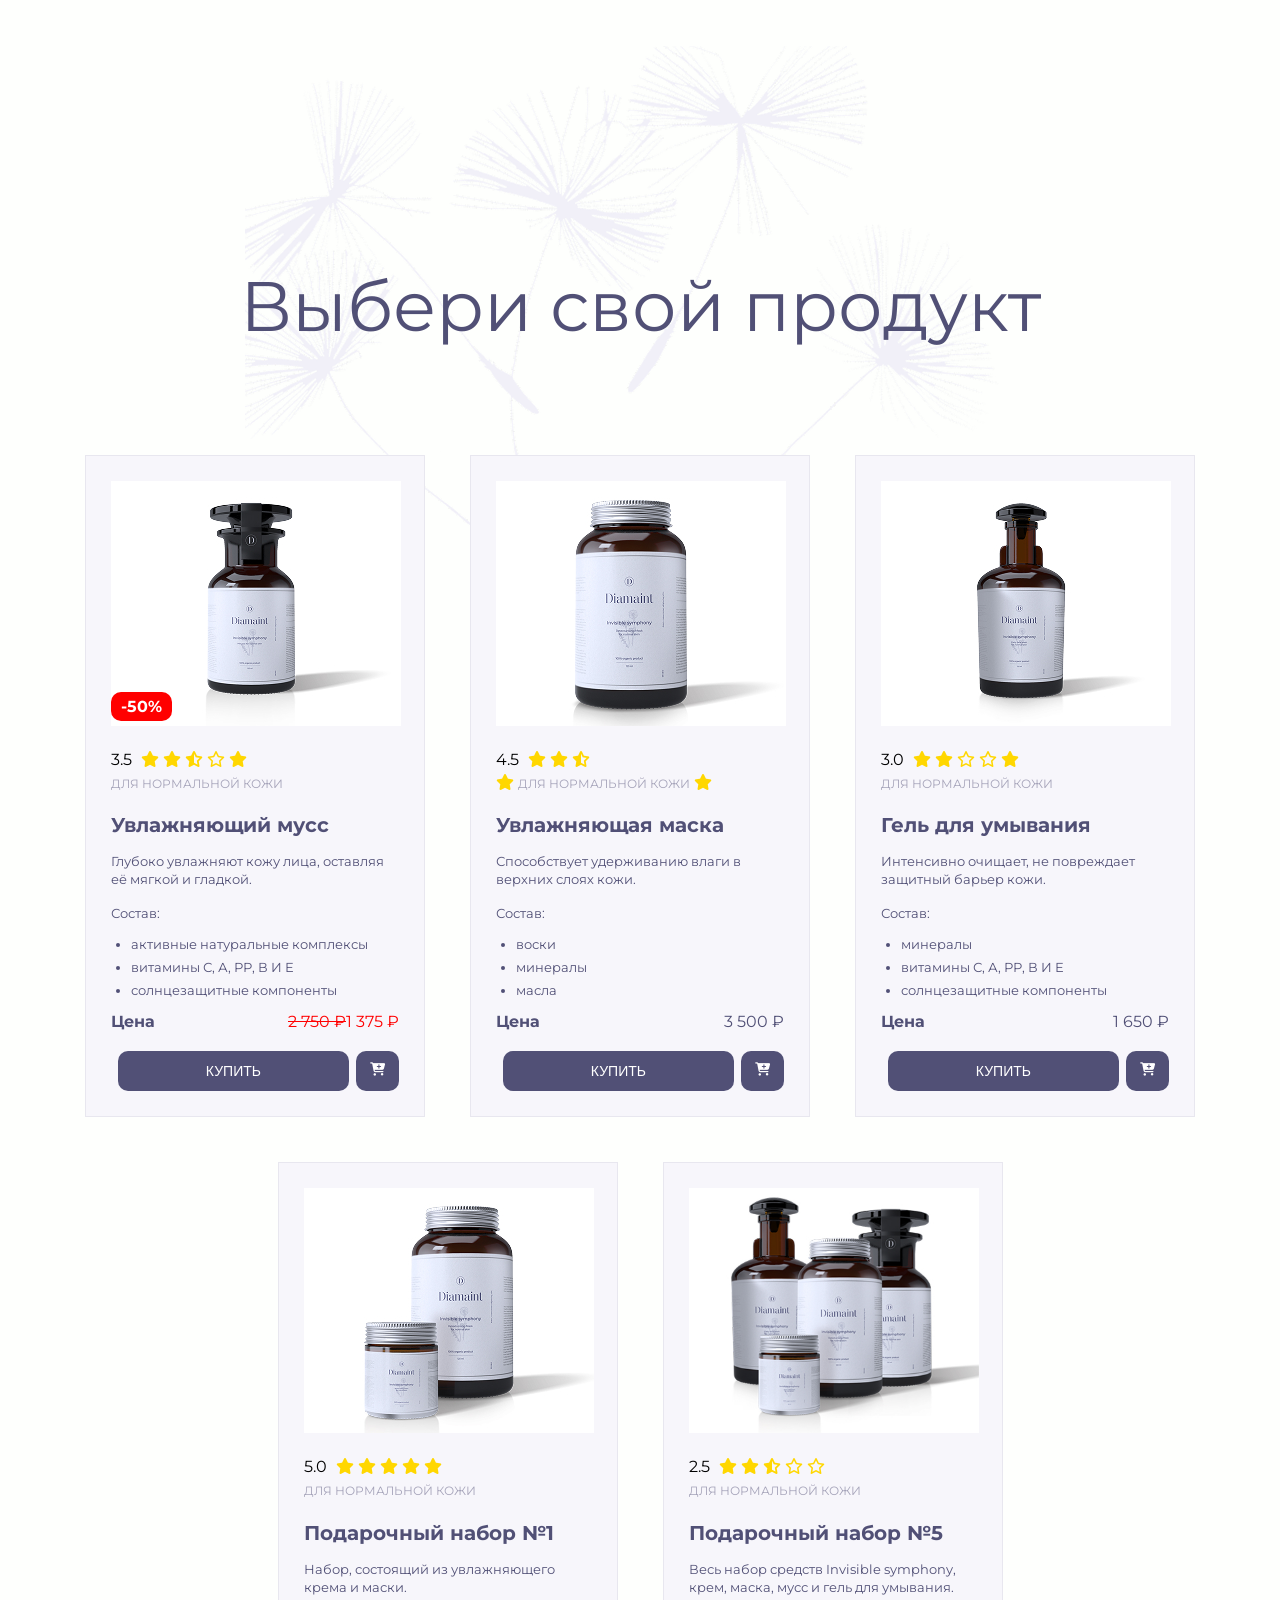
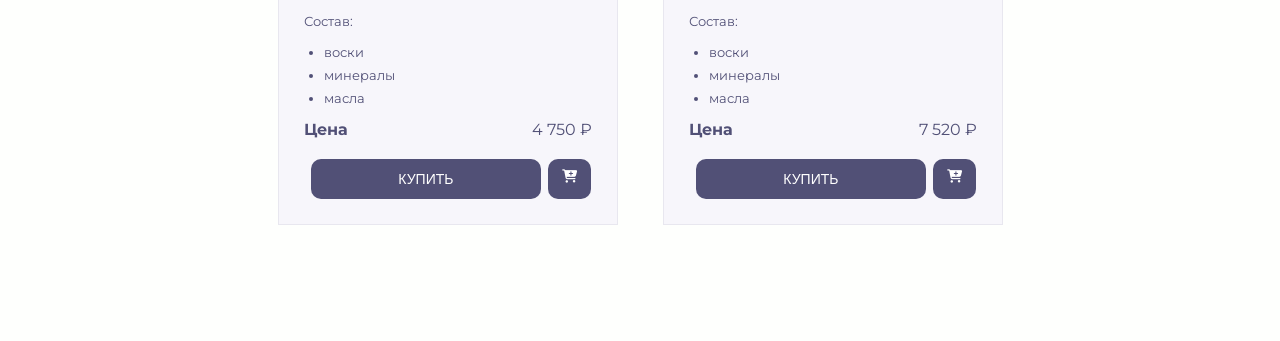
==== .vscode/index.html @ be4c9b08 "first commit" ====
<!DOCTYPE html>
<html lang="ru">

<head>
  <meta charset="UTF-8">
  <meta name="viewport" content="width=device-width, initial-scale=1.0">
  <title>Выбери свой продукт</title>
  <link rel="stylesheet" href="style.css">
  <link rel="stylesheet" href="https://cdnjs.cloudflare.com/ajax/libs/font-awesome/6.4.0/css/all.min.css">
  <link rel="preconnect" href="https://fonts.googleapis.com">
  <link rel="preconnect" href="https://fonts.gstatic.com" crossorigin>
  <link href="https://fonts.googleapis.com/css2?family=Montserrat:wght@300;400;500;700&display=swap" rel="stylesheet">
</head>

<body>
  <main class="container container__background">
    <h1 class="container__main-title">Выбери свой продукт</h1>

    <div class="container__cards">
      <div class="card card-sale">
        <span class="card__sale">-50%</span>
        <img class="card__img" src="img/photo-mousse.jpg" alt="Увлажняющий мусс">
        <div class="card__rating">
          <span class="card__rating-number">3.5</span>
          <span class="card__rating-stars"><i class="fa-solid fa-star"></i></span>
          <span class="card__rating-stars"><i class="fa-solid fa-star"></i></span>
          <span class="card__rating-stars"><i class="fa-solid fa-star-half-stroke"></i></span>
          <span class="card__rating-stars"><i class="fa-regular fa-star"></i></span>
          <span class="card__stars"><i class="fa-solid fa-star"></i></span>
        </div>

        <span class="card__skin-type">для нормальной кожи</span>
        <h2 class="card__title">Увлажняющий мусс</h2>
        <p class="card__description">Глубоко увлажняют кожу лица, оставляя её мягкой и гладкой.</p>
        <span class="card__composition">Состав:</span>
        <ul class="card__list">
          <li class="card__item">активные натуральные комплексы</li>
          <li class="card__item">витамины С, А, РР, В И Е</li>
          <li class="card__item">солнцезащитные компоненты</li>
        </ul>
        <div class="card__price-row">
          <b class="card__price-text">Цена</b>
          <span class="card__price price-discount"><del>2 750 ₽</del>1 375 ₽</span>
        </div>
        <div class="card__buttons">
          <button class="card__buy-button  card__buy-button--active">Купить</button>
          <button class="card__add-to-cart card__add-to-cart--active"><i class="fa-solid fa-cart-plus cart-icon"></i>
          </button>
        </div>
      </div>
      <div class="card">
        <img class="card__img" src="img/photo-mask.jpg" alt="Увлажняющая маска">
        <div class="card__rating">
          <span class="card__rating-number">4.5</span>
          <span class="card__rating-stars"><i class="fa-solid fa-star"></i></span>
          <span class="card__rating-stars"><i class="fa-solid fa-star"></i></span>
          <span class="card__rating-stars"><i class="fa-solid fa-star-half-stroke"></i></span>
        </div>
        <span class="card__stars"><i class="fa-solid fa-star"></i></span>
        <span class="card__skin-type">для нормальной кожи</span>
        <span class="card__stars"><i class="fa-solid fa-star"></i></span>
        <h2 class="card__title">Увлажняющая маска</h2>
        <p class="card__description">Способствует удерживанию влаги в верхних слоях кожи.</p>
        <span class="card__composition">Состав:</span>
        <ul class="card__list">
          <li class="card__item">воски</li>
          <li class="card__item">минералы</li>
          <li class="card__item">масла</li>
        </ul>
        <div class="card__price-row">
          <b class="card__price-text">Цена</b>
          <span class="card__price">3 500 ₽</span>
        </div>
        <div class="card__buttons">
          <button class="card__buy-button card__buy-button--active">Купить</button>
          <button class="card__add-to-cart card__add-to-cart--active"><i class="fa-solid fa-cart-plus cart-icon"></i>
          </button>
        </div>
      </div>
      <div class="card">
        <img class="card__img" src="img/photo-gel.jpg" alt="Гель для умывания">
        <div class="card__rating">
          <span class="card__rating-number">3.0</span>
          <span class="card__stars"><i class="fa-solid fa-star"></i></span>
          <span class="card__stars"><i class="fa-solid fa-star"></i></span>
          <span class="card__stars"><i class="fa-regular fa-star"></i></span>
          <span class="card__stars"><i class="fa-regular fa-star"></i></span>
          <span class="card__stars"><i class="fa-solid fa-star"></i></span>
        </div>
        <span class="card__skin-type">для нормальной кожи</span>
        <h2 class="card__title">Гель для умывания</h2>
        <p class="card__description">Интенсивно очищает, не повреждает защитный барьер кожи.</p>
        <span class="card__composition">Состав:</span>
        <ul class="card__list">
          <li class="card__item">минералы</li>
          <li class="card__item">витамины С, А, РР, В И Е</li>
          <li class="card__item">солнцезащитные компоненты</li>
        </ul>
        <div class="card__price-row">
          <b class="card__price-text">Цена</b>
          <span class="card__price">1 650 ₽</span>
        </div>
        <div class="card__buttons">
          <button class="card__buy-button card__buy-button--active">Купить</button>
          <button class="card__add-to-cart card__add-to-cart--active"><i class="fa-solid fa-cart-plus cart-icon"></i>
          </button>
        </div>
      </div>
      <div class="card">
        <img class="card__img" src="img/photo-set-1.jpg" alt="Подарочный набор №1">
        <div class="card__rating">
          <span class="card__rating-number">5.0</span>
          <span class="card__stars"><i class="fa-solid fa-star"></i></span>
          <span class="card__stars"><i class="fa-solid fa-star"></i></span>
          <span class="card__stars"><i class="fa-solid fa-star"></i></span>
          <span class="card__stars"><i class="fa-solid fa-star"></i></span>
          <span class="card__stars"><i class="fa-solid fa-star"></i></span>
        </div>
        <span class="card__skin-type">для нормальной кожи</span>
        <h2 class="card__title">Подарочный набор №1</h2>
        <p class="card__description">Набор, состоящий из увлажняющего крема и маски.</p>
        <span class="card__composition">Состав:</span>
        <ul class="card__list">
          <li class="card__item">воски</li>
          <li class="card__item">минералы</li>
          <li class="card__item">масла</li>
        </ul>
        <div class="card__price-row">
          <b class="card__price-text">Цена</b>
          <span class="card__price">4 750 ₽</span>
        </div>
        <div class="card__buttons">
          <button class="card__buy-button card__buy-button--active">Купить</button>
          <button class="card__add-to-cart card__add-to-cart--active"><i class="fa-solid fa-cart-plus cart-icon"></i>
          </button>
        </div>
      </div>
      <div class="card">
        <img class="card__img" src="img/photo-set-5.jpg" alt="Подарочный набор №5">
        <div class="card__rating">
          <span class="card__rating-number">2.5</span>
          <span class="card__stars"><i class="fa-solid fa-star"></i></span>
          <span class="card__stars"><i class="fa-solid fa-star"></i></span>
          <span class="card__stars"><i class="fa-solid fa-star-half-stroke"></i></span>
          <span class="card__stars"><i class="fa-regular fa-star"></i></span>
          <span class="card__stars"><i class="fa-regular fa-star"></i></span>
        </div>
        <span class="card__skin-type">для нормальной кожи</span>
        <h2 class="card__title">Подарочный набор №5</h2>
        <p class="card__description"> Весь набор средств Invisible symphony, крем, маска, мусс и гель для умывания.</p>
        <span class="card__composition">Состав:</span>
        <ul class="card__list">
          <li class="card__item">воски</li>
          <li class="card__item">минералы</li>
          <li class="card__item">масла</li>
        </ul>
        <div class="card__price-row">
          <b class="card__price-text">Цена</b>
          <span class="card__price">7 520 ₽</span>
        </div>
        <div class="card__buttons">
          <button class="card__buy-button card__buy-button--active">Купить</button>
          <button class="card__add-to-cart card__add-to-cart--active"><i class="fa-solid fa-cart-plus cart-icon"></i>
          </button>
        </div>
      </div>
    </div>
  </main>
</body>

</html>
---- .vscode/style.css ----
.container {
  width: 1280px;
  margin: 0 auto;
  background: #fefffd;
  padding-top: 220px;
  padding-bottom: 116px;
}

.container__background {
  background-image: url('img/background.png');
  background-repeat: no-repeat;
  background-position: center top;
}

body {
  color: #515076;
  font-family: 'montserrat', sans-serif;
  letter-spacing: 0%;
  margin: 0;
}


.container__main-title {
  font-style: normal;
  font-weight: 400;
  font-size: 70px;
  line-height: 78px;
  text-align: center;
  color: #515076;
  margin-bottom: 110px;
}


.container__cards {
  display: flex;
  flex-wrap: wrap;
  justify-content: center;
  gap: 45px;
  margin: 0 auto;
  width: 1110px;
}


.card {
  width: 340px;
  border: 1px solid #e8e7ef;
  background: #f7f6fb;
  padding: 25px;
  position: relative;
}

.card__sale {
  position: absolute;
  bottom: 395px;
  left: 25px;
  padding: 5px 10px;
  background: red;
  color: white;
  border-radius: 10px;
  font-weight: bold;
}

.card-sale {
  transition: 0.3s;
}

.card-sale:hover {
  transform: scale(1.03);
  background-image: url(img/background.png);
  cursor: pointer;

}

.card__img {
  width: 290px;
  height: 245px;
  object-fit: cover;
  margin-bottom: 20px;
}

.card__rating-number {
  color: black;
  margin-right: 5px;
}

i {
  color: gold;
  margin-bottom: 5px;
  display: inline-block;
}





.card__skin-type {
  font-weight: 400;
  font-size: 12px;
  line-height: 24px;
  text-transform: uppercase;
  color: #A5A3B9;
  margin-bottom: 5px;
}

.card__title {
  font-weight: 700;
  font-size: 20px;
  line-height: 27px;
  color: #515076;
  margin-bottom: 5px;
}

.card__description {
  font-weight: 400;
  font-size: 13px;
  line-height: 18px;
  color: #515076;
  margin-bottom: 15px;
}


.card__composition {
  font-weight: 400;
  font-size: 13px;
  line-height: 18px;
  color: #515076;
  margin-bottom: 5px;
}

.card__list {
  font-weight: 400;
  font-size: 13px;
  line-height: 18px;
  color: #515076;
  padding-left: 20px;
}

.card__item {
  margin-bottom: 5px;
}

.price-discount {
  color: red;
}

.card__price-row {
  color: #515076;
  margin-bottom: 20px;
  display: flex;
  justify-content: space-between;
  align-items: center;
}

.card__buy-button {
  width: 80%;
  height: 40px;
  background: #515076;
  border-radius: 10px;
  color: #ffffff;
  font-size: 14px;
  text-transform: uppercase;
  border: none;
  cursor: pointer;
  margin: 0 auto;
  padding: 10px;
  transition: background 0.5s ease;
}

.card__buy-button:hover {
  background: #403d6b;
  transition: background 0.1s ease;
}

.card__buy-button:active {
  background: #2e2b5c;
  transition: background 0.1s ease;
}

.card__add-to-cart {
  width: 15%;
  height: 40px;
  background: #515076;
  border-radius: 10px;
  border: none;
  cursor: pointer;
  transition: background 0.5s ease;
}

.card__add-to-cart:hover {
  background: #403d6b;
  transition: background 0.1s ease;
}

.card__add-to-cart:active {
  background: #2e2b5c;
  transition: background 0.1s ease;
}

.card__buttons {
  display: flex;
  justify-content: space-between;
  align-items: center;
  margin-top: 20px;
}

.cart-icon {
  color: white;
}

*,
*:before,
*:after {
  box-sizing: border-box;
}
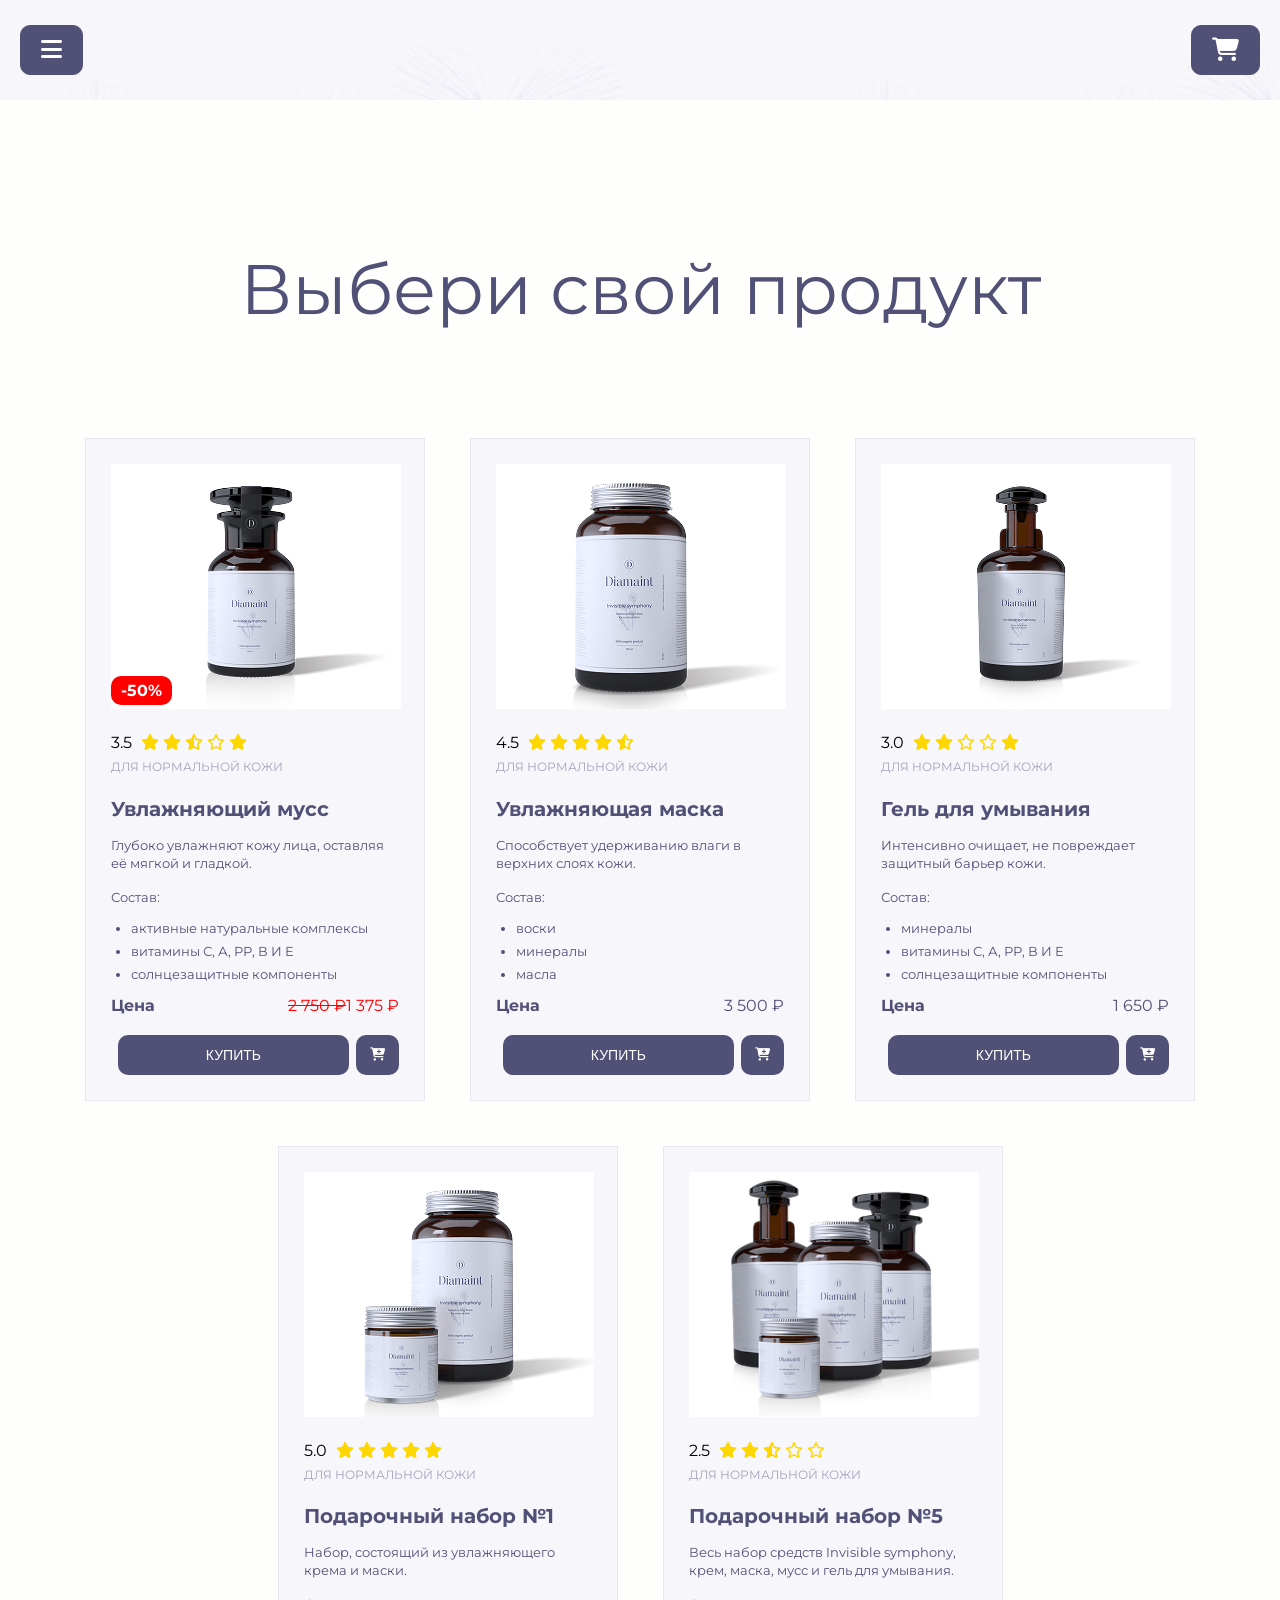
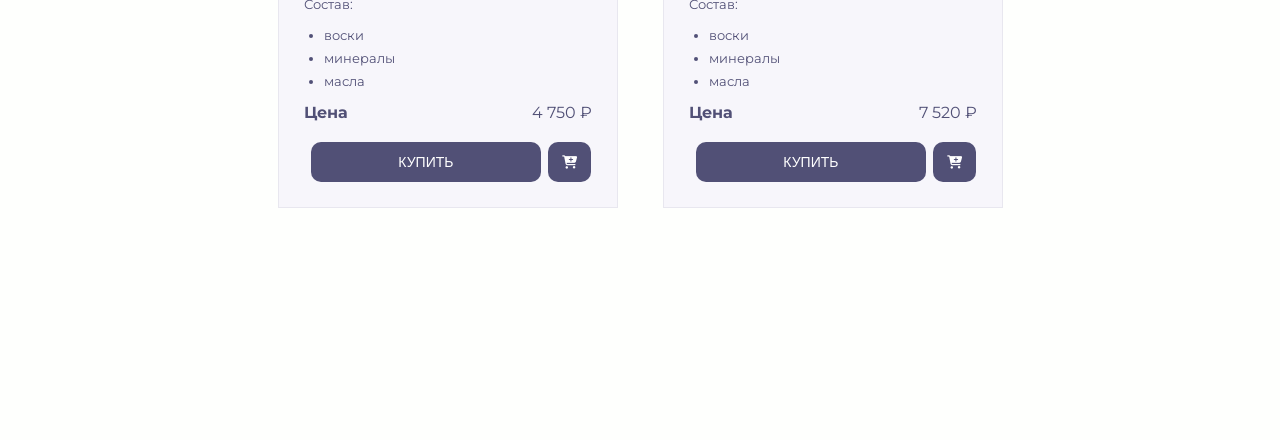
==== commit fa70d7ba: "test1" ====
--- a/.vscode/index.html
+++ b/.vscode/index.html
@@ -13,20 +13,27 @@
 </head>
 
 <body>
-  <main class="container container__background">
+
+
+  <main class="container">
+    <header class="header">
+      <div class="header__buttons">
+        <button class="header__burger-menu"><i class="fa-solid fa-bars"></i></button>
+        <button class="header__cart-button"><i class="fa-solid fa-cart-shopping"></i></button>
+      </div>
+    </header>
     <h1 class="container__main-title">Выбери свой продукт</h1>
-
     <div class="container__cards">
       <div class="card card-sale">
         <span class="card__sale">-50%</span>
         <img class="card__img" src="img/photo-mousse.jpg" alt="Увлажняющий мусс">
         <div class="card__rating">
           <span class="card__rating-number">3.5</span>
-          <span class="card__rating-stars"><i class="fa-solid fa-star"></i></span>
-          <span class="card__rating-stars"><i class="fa-solid fa-star"></i></span>
-          <span class="card__rating-stars"><i class="fa-solid fa-star-half-stroke"></i></span>
-          <span class="card__rating-stars"><i class="fa-regular fa-star"></i></span>
-          <span class="card__stars"><i class="fa-solid fa-star"></i></span>
+          <span class="card__stars"><i class="fa-solid fa-star rating-star"></i></span>
+          <span class="card__stars"><i class="fa-solid fa-star rating-star"></i></span>
+          <span class="card__stars"><i class="fa-solid fa-star-half-stroke rating-star"></i></span>
+          <span class="card__stars"><i class="fa-regular fa-star rating-star"></i></span>
+          <span class="card__stars"><i class="fa-solid fa-star rating-star"></i></span>
         </div>
 
         <span class="card__skin-type">для нормальной кожи</span>
@@ -52,13 +59,13 @@
         <img class="card__img" src="img/photo-mask.jpg" alt="Увлажняющая маска">
         <div class="card__rating">
           <span class="card__rating-number">4.5</span>
-          <span class="card__rating-stars"><i class="fa-solid fa-star"></i></span>
-          <span class="card__rating-stars"><i class="fa-solid fa-star"></i></span>
-          <span class="card__rating-stars"><i class="fa-solid fa-star-half-stroke"></i></span>
+          <span class="card__stars"><i class="fa-solid fa-star rating-star"></i></span>
+          <span class="card__stars"><i class="fa-solid fa-star rating-star"></i></span>
+          <span class="card__stars"><i class="fa-solid fa-star rating-star"></i></span>
+          <span class="card__stars"><i class="fa-solid fa-star rating-star"></i></span>
+          <span class="card__stars"><i class="fa-solid fa-star-half-stroke rating-star"></i></span>
         </div>
-        <span class="card__stars"><i class="fa-solid fa-star"></i></span>
         <span class="card__skin-type">для нормальной кожи</span>
-        <span class="card__stars"><i class="fa-solid fa-star"></i></span>
         <h2 class="card__title">Увлажняющая маска</h2>
         <p class="card__description">Способствует удерживанию влаги в верхних слоях кожи.</p>
         <span class="card__composition">Состав:</span>
@@ -81,11 +88,11 @@
         <img class="card__img" src="img/photo-gel.jpg" alt="Гель для умывания">
         <div class="card__rating">
           <span class="card__rating-number">3.0</span>
-          <span class="card__stars"><i class="fa-solid fa-star"></i></span>
-          <span class="card__stars"><i class="fa-solid fa-star"></i></span>
-          <span class="card__stars"><i class="fa-regular fa-star"></i></span>
-          <span class="card__stars"><i class="fa-regular fa-star"></i></span>
-          <span class="card__stars"><i class="fa-solid fa-star"></i></span>
+          <span class="card__stars"><i class="fa-solid fa-star rating-star"></i></span>
+          <span class="card__stars"><i class="fa-solid fa-star rating-star"></i></span>
+          <span class="card__stars"><i class="fa-regular fa-star rating-star"></i></span>
+          <span class="card__stars"><i class="fa-regular fa-star rating-star"></i></span>
+          <span class="card__stars"><i class="fa-solid fa-star rating-star"></i></span>
         </div>
         <span class="card__skin-type">для нормальной кожи</span>
         <h2 class="card__title">Гель для умывания</h2>
@@ -110,11 +117,11 @@
         <img class="card__img" src="img/photo-set-1.jpg" alt="Подарочный набор №1">
         <div class="card__rating">
           <span class="card__rating-number">5.0</span>
-          <span class="card__stars"><i class="fa-solid fa-star"></i></span>
-          <span class="card__stars"><i class="fa-solid fa-star"></i></span>
-          <span class="card__stars"><i class="fa-solid fa-star"></i></span>
-          <span class="card__stars"><i class="fa-solid fa-star"></i></span>
-          <span class="card__stars"><i class="fa-solid fa-star"></i></span>
+          <span class="card__stars"><i class="fa-solid fa-star rating-star"></i></span>
+          <span class="card__stars"><i class="fa-solid fa-star rating-star"></i></span>
+          <span class="card__stars"><i class="fa-solid fa-star rating-star"></i></span>
+          <span class="card__stars"><i class="fa-solid fa-star rating-star"></i></span>
+          <span class="card__stars"><i class="fa-solid fa-star rating-star"></i></span>
         </div>
         <span class="card__skin-type">для нормальной кожи</span>
         <h2 class="card__title">Подарочный набор №1</h2>
@@ -139,15 +146,16 @@
         <img class="card__img" src="img/photo-set-5.jpg" alt="Подарочный набор №5">
         <div class="card__rating">
           <span class="card__rating-number">2.5</span>
-          <span class="card__stars"><i class="fa-solid fa-star"></i></span>
-          <span class="card__stars"><i class="fa-solid fa-star"></i></span>
-          <span class="card__stars"><i class="fa-solid fa-star-half-stroke"></i></span>
-          <span class="card__stars"><i class="fa-regular fa-star"></i></span>
-          <span class="card__stars"><i class="fa-regular fa-star"></i></span>
+          <span class="card__stars"><i class="fa-solid fa-star rating-star"></i></span>
+          <span class="card__stars"><i class="fa-solid fa-star rating-star"></i></span>
+          <span class="card__stars"><i class="fa-solid fa-star-half-stroke rating-star"></i></span>
+          <span class="card__stars"><i class="fa-regular fa-star rating-star"></i></span>
+          <span class="card__stars"><i class="fa-regular fa-star rating-star"></i></span>
         </div>
         <span class="card__skin-type">для нормальной кожи</span>
         <h2 class="card__title">Подарочный набор №5</h2>
-        <p class="card__description"> Весь набор средств Invisible symphony, крем, маска, мусс и гель для умывания.</p>
+        <p class="card__description"> Весь набор средств Invisible symphony, крем, маска, мусс и гель для умывания.
+        </p>
         <span class="card__composition">Состав:</span>
         <ul class="card__list">
           <li class="card__item">воски</li>
@@ -166,6 +174,23 @@
       </div>
     </div>
   </main>
+  <main class="container">
+    <div class="cart-modal hidden">
+      <div class="cart-modal__content">
+        <h2 class="cart-modal__title">Корзина</h2>
+        <div class="cart-modal__items">
+        </div>
+        <div class="cart-modal__info">
+          <!-- <img class="cart-modal__image" src="img/cart-removebg-preview.png" alt="Корзина пуста"> -->
+          <h3 class="cart-modal__subtitle">Ваша корзина пуста</h3>
+          <p class="cart-modal__text">Похоже, вы пока ничего не добавили.</p>
+          <p class="cart-modal__text">Перейдите в каталог и найдите что-то особенное для себя.</p>
+          <button class="cart-modal__button">Перейти в каталог</button>
+        </div>
+      </div>
+    </div>
+  </main>
+  <script src="product.js"></script>
 </body>
 
 </html>
--- a/.vscode/style.css
+++ b/.vscode/style.css
@@ -2,8 +2,59 @@
   width: 1280px;
   margin: 0 auto;
   background: #fefffd;
-  padding-top: 220px;
   padding-bottom: 116px;
+}
+
+.header {
+  margin-bottom: 150px;
+  top: 0;
+  left: 0;
+  width: 1280px;
+  height: 100px;
+  background-color: #f7f6fb;
+  display: flex;
+  justify-content: center;
+  align-items: center;
+  z-index: 9999;
+  background-image: url('img/background.png');
+  background-repeat: repeat;
+  background-position: 100px 100px center;
+}
+
+.header__buttons {
+  display: flex;
+  justify-content: space-between;
+  align-items: center;
+  width: 100%;
+  padding: 0 20px;
+
+}
+
+
+
+.header__burger-menu,
+.header__cart-button {
+  background: none;
+  border: 1px solid #515076;
+  border-radius: 10px;
+  padding: 10px 20px;
+  background-color: #515076;
+  color: #fff;
+  font-size: 24px;
+  cursor: pointer;
+  transition: background 0.5s ease;
+}
+
+.header__burger-menu:hover,
+.header__cart-button:hover {
+  background: #403d6b;
+  transition: background 0.1s ease;
+}
+
+.header__burger-menu:active,
+.header__cart-button:active {
+  background: #2e2b5c;
+  transition: background 0.1s ease;
 }
 
 .container__background {
@@ -83,7 +134,7 @@
   margin-right: 5px;
 }
 
-i {
+.rating-star {
   color: gold;
   margin-bottom: 5px;
   display: inline-block;
@@ -205,6 +256,95 @@
 
 .cart-icon {
   color: white;
+}
+
+.cart-modal {
+  position: fixed;
+  inset: 0;
+  background-color: rgba(0, 0, 0, 0.5);
+  padding: 50px;
+  z-index: 9999;
+  display: flex;
+  flex-direction: column;
+  justify-content: center;
+  align-items: center;
+
+}
+
+.hidden {
+  display: none;
+}
+
+.cart-modal__title {
+  font-size: 24px;
+  font-weight: bold;
+  margin-bottom: 20px;
+  color: #515076;
+}
+
+.cart-modal__content {
+  background-color: #fff;
+  padding: 20px;
+  border-radius: 5px;
+  border: none;
+
+}
+
+.cart-modal__info {
+  border: 1px solid #f3f2f8;
+  padding: 200px;
+  padding-top: 350px;
+  margin-bottom: 20px;
+  width: 100%;
+  background-image: url('img/cart-removebg-preview.png');
+  background-size: contain;
+  background-repeat: no-repeat;
+  background-position: center top;
+
+}
+
+.cart-modal__image {
+  width: 1000px;
+  height: 100%;
+  object-fit: center;
+}
+
+.cart-modal__subtitle {
+  font-size: 18px;
+  font-weight: bold;
+  margin-bottom: 10px;
+  color: #515076;
+}
+
+.cart-modal__text {
+  font-size: 14px;
+  margin: 0 auto;
+  color: #5e5c7e;
+  padding: 1px;
+}
+
+.cart-modal__button {
+  width: 200px;
+  height: 40px;
+  margin-top: 20px;
+  background: #5f5e80;
+  border-radius: 10px;
+  color: #ffffff;
+  font-size: 14px;
+  text-transform: uppercase;
+  border: none;
+  cursor: pointer;
+  transition: background 0.5s ease;
+}
+
+.cart-modal__button:hover {
+  background: #635ea3;
+  transition: background 0.1s ease;
+}
+
+.cart-modal__button:active {
+  background: #2e2b5c;
+  transition: background 0.1s ease;
 }
 
 *,
